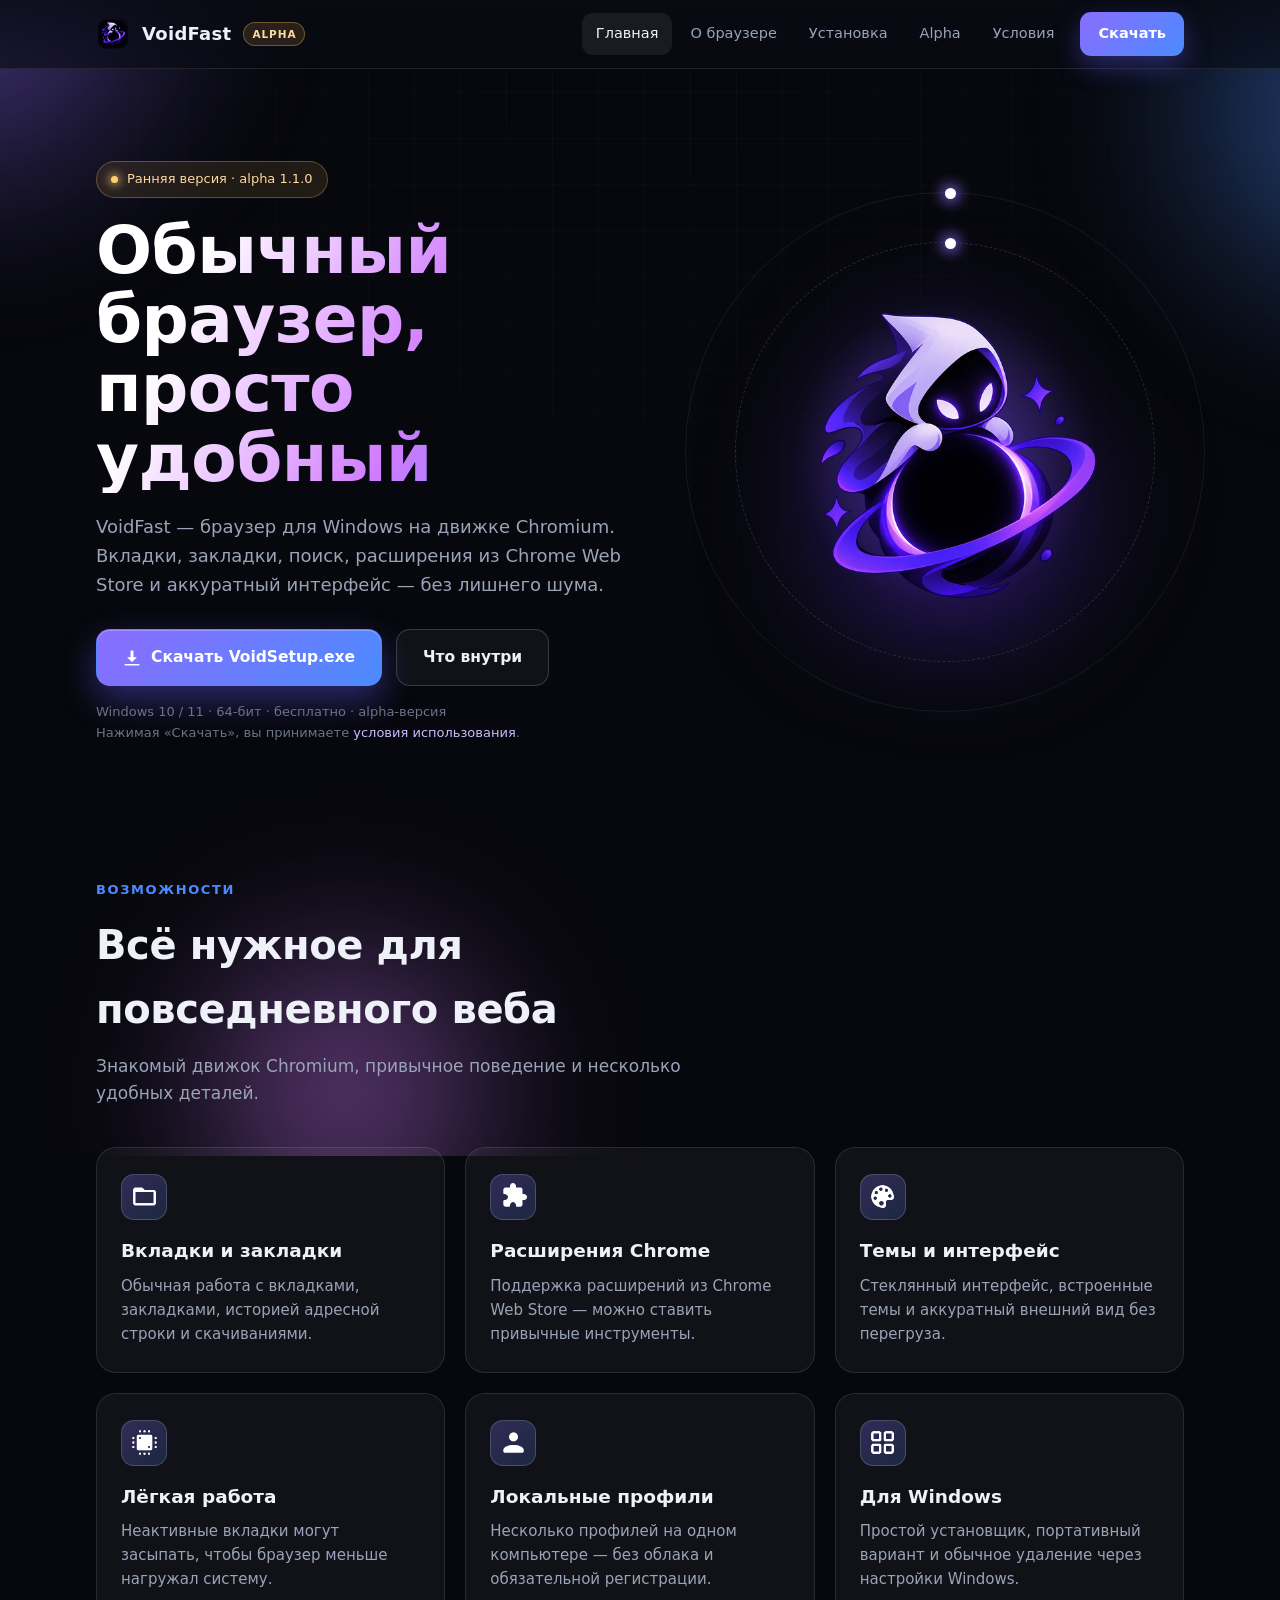
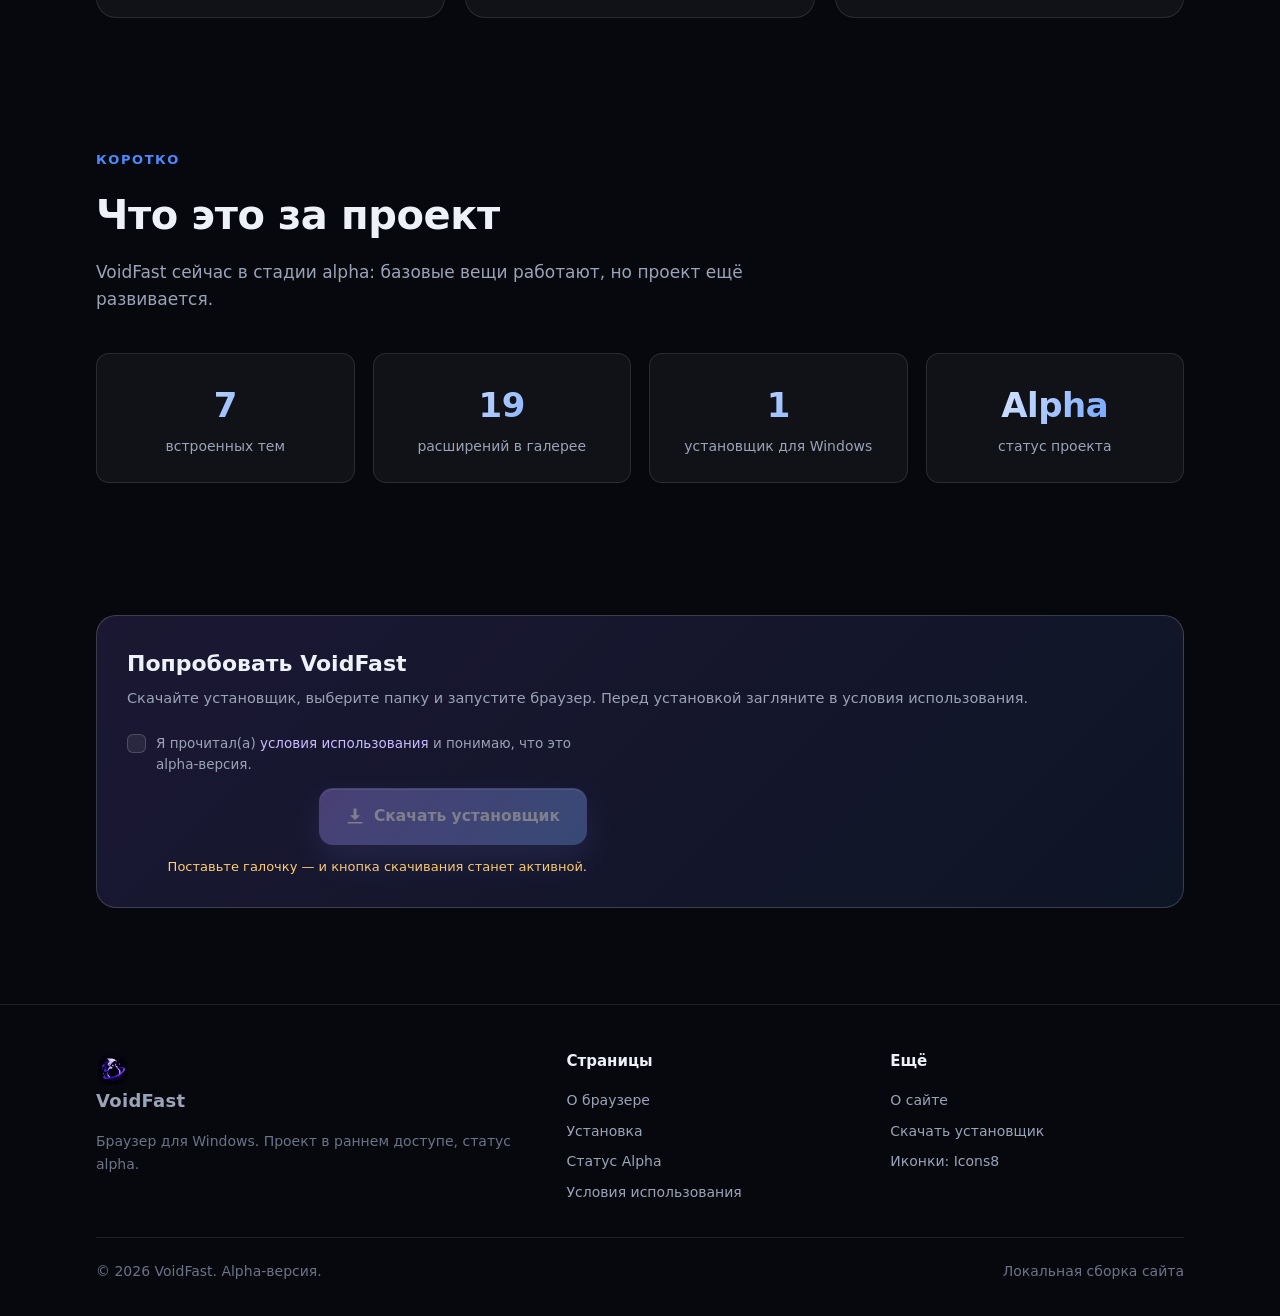
==== index.html @ 26344942 "Add VoidFast website" ====
<!DOCTYPE html>
<html lang="ru">
<head>
<meta charset="utf-8">
<meta http-equiv="Content-Security-Policy" content="default-src 'self'; base-uri 'none'; object-src 'none'; frame-src 'none'; form-action 'none'; img-src 'self' data:; style-src 'self' 'unsafe-inline'; script-src 'self'; connect-src 'self'; font-src 'self'; media-src 'none'; worker-src 'none'; manifest-src 'self'; require-trusted-types-for 'script'; trusted-types 'none'; upgrade-insecure-requests">
<meta name="viewport" content="width=device-width, initial-scale=1">
<meta name="referrer" content="no-referrer">
<title>VoidFast — браузер для Windows</title>
<meta name="description" content="VoidFast — обычный браузер для Windows на базе Chromium. Вкладки, закладки, расширения Chrome и удобный интерфейс.">
<link rel="icon" href="assets/icon.png">
<link rel="stylesheet" href="assets/style.css" integrity="sha384-ZT3u6Bsc2lttz7R9hRp/v62/ry1at806BWeXj5rqeDLu2MgXhAchaOToR/DKzfiD">
</head>
<body>
<div class="aurora"><span class="a1"></span><span class="a2"></span><span class="a3"></span></div>
<div class="grid-overlay"></div>
<div id="pointer-glow"></div>
<div id="pointer-dot"></div>

<header class="nav">
  <div class="wrap">
    <a class="brand" href="index.html">
      <img src="assets/icon.png" alt="VoidFast">
      VoidFast
      <span class="tag">alpha</span>
    </a>
    <button class="burger" aria-label="Меню"><img src="assets/icons/menu.png" alt="Меню"></button>
    <nav class="links">
      <a class="active" href="index.html">Главная</a>
      <a href="about.html">О браузере</a>
      <a href="install.html">Установка</a>
      <a href="alpha.html">Alpha</a>
      <a href="terms.html">Условия</a>
      <a class="nav-cta" href="install.html">Скачать</a>
    </nav>
  </div>
</header>

<main>
  <div class="wrap">
    <section class="hero">
      <div class="hero-copy">
        <span class="pill"><span class="dot"></span> Ранняя версия · alpha 1.1.0</span>
        <h1>Обычный браузер, просто удобный</h1>
        <p class="lead">
          VoidFast — браузер для Windows на движке Chromium. Вкладки, закладки,
          поиск, расширения из Chrome Web Store и аккуратный интерфейс — без лишнего шума.
        </p>
        <div class="cta-row">
          <a class="btn btn-primary" data-download href="/download/VoidSetup.exe">
            <img src="assets/icons/download.png" alt=""> Скачать VoidSetup.exe
          </a>
          <a class="btn btn-ghost" href="about.html">Что внутри</a>
        </div>
        <div class="hero-note">Windows 10 / 11 · 64-бит · бесплатно · alpha-версия<br>
          Нажимая «Скачать», вы принимаете <a href="terms.html">условия использования</a>.</div>
      </div>
      <div class="hero-art">
        <div class="halo"></div>
        <div class="orbit o1"><span class="sat"></span></div>
        <div class="orbit o2"><span class="sat"></span></div>
        <img class="mascot" src="assets/mascot.png" alt="Маскот VoidFast" data-tilt>
      </div>
    </section>
  </div>

  <div class="wrap">
    <section>
      <div class="section-head reveal">
        <div class="kicker">Возможности</div>
        <h2>Всё нужное для повседневного веба</h2>
        <p>Знакомый движок Chromium, привычное поведение и несколько удобных деталей.</p>
      </div>
      <div class="cards">
        <div class="card reveal">
          <div class="ico"><img src="assets/icons/tabs.png" alt=""></div>
          <h3>Вкладки и закладки</h3>
          <p>Обычная работа с вкладками, закладками, историей адресной строки и скачиваниями.</p>
        </div>
        <div class="card reveal">
          <div class="ico"><img src="assets/icons/puzzle.png" alt=""></div>
          <h3>Расширения Chrome</h3>
          <p>Поддержка расширений из Chrome Web Store — можно ставить привычные инструменты.</p>
        </div>
        <div class="card reveal">
          <div class="ico"><img src="assets/icons/palette.png" alt=""></div>
          <h3>Темы и интерфейс</h3>
          <p>Стеклянный интерфейс, встроенные темы и аккуратный внешний вид без перегруза.</p>
        </div>
        <div class="card reveal">
          <div class="ico"><img src="assets/icons/cpu.png" alt=""></div>
          <h3>Лёгкая работа</h3>
          <p>Неактивные вкладки могут засыпать, чтобы браузер меньше нагружал систему.</p>
        </div>
        <div class="card reveal">
          <div class="ico"><img src="assets/icons/user.png" alt=""></div>
          <h3>Локальные профили</h3>
          <p>Несколько профилей на одном компьютере — без облака и обязательной регистрации.</p>
        </div>
        <div class="card reveal">
          <div class="ico"><img src="assets/icons/windows.png" alt=""></div>
          <h3>Для Windows</h3>
          <p>Простой установщик, портативный вариант и обычное удаление через настройки Windows.</p>
        </div>
      </div>
    </section>
  </div>

  <div class="wrap">
    <section>
      <div class="section-head reveal">
        <div class="kicker">Коротко</div>
        <h2>Что это за проект</h2>
        <p>VoidFast сейчас в стадии alpha: базовые вещи работают, но проект ещё развивается.</p>
      </div>
      <div class="stats">
        <div class="stat reveal"><b data-count="7">0</b><span>встроенных тем</span></div>
        <div class="stat reveal"><b data-count="20">0</b><span>расширений в галерее</span></div>
        <div class="stat reveal"><b data-count="1">0</b><span>установщик для Windows</span></div>
        <div class="stat reveal"><b>Alpha</b><span>статус проекта</span></div>
      </div>
    </section>
  </div>

  <div class="wrap">
    <section>
      <div class="download-box reveal">
        <div>
          <h3>Попробовать VoidFast</h3>
          <p>Скачайте установщик, выберите папку и запустите браузер. Перед установкой загляните в <a href="terms.html">условия использования</a>.</p>
        </div>
        <div class="dl-side">
          <label class="agree" for="agree-terms">
            <input type="checkbox" id="agree-terms">
            <span>Я прочитал(а) <a href="terms.html">условия использования</a> и понимаю, что это alpha-версия.</span>
          </label>
          <a class="btn btn-primary is-locked" data-download href="/download/VoidSetup.exe" aria-disabled="true"><img src="assets/icons/download.png" alt=""> Скачать установщик</a>
          <p class="agree-hint" id="agree-hint">Поставьте галочку — и кнопка станет активной.</p>
        </div>
      </div>
    </section>
  </div>
</main>

<footer class="site">
  <div class="wrap">
    <div class="cols">
      <div>
        <a class="brand" href="index.html" style="margin-bottom:10px">
          <img src="assets/icon.png" alt=""> VoidFast
        </a>
        <p style="margin:0">Браузер для Windows. Проект в раннем доступе, статус alpha.</p>
      </div>
      <div>
        <h4>Страницы</h4>
        <a href="about.html">О браузере</a>
        <a href="install.html">Установка</a>
        <a href="alpha.html">Статус Alpha</a>
        <a href="terms.html">Условия использования</a>
      </div>
      <div>
        <h4>Ещё</h4>
        <a href="site.html">О сайте</a>
        <a href="/download/VoidSetup.exe">Скачать установщик</a>
        <a href="https://icons8.ru" target="_blank" rel="noopener">Иконки: Icons8</a>
      </div>
    </div>
    <div class="copy">
      <span>© <span id="year">2026</span> VoidFast. Alpha-версия.</span>
      <span>Локальная сборка сайта</span>
    </div>
  </div>
</footer>

<script src="assets/app.js" integrity="sha384-KDA+P2q00Tup7ItOnVq+pJaGnTKc4FrToufL78ubHbaucLGVVwBI3oAfrbWIVBmG"></script>
</body>
</html>
---- assets/style.css ----
:root{--bg:#07080d;--bg-2:#0b0e16;--panel:rgba(255,255,255,0.045);--panel-2:rgba(255,255,255,0.07);--stroke:rgba(255,255,255,0.10);--stroke-2:rgba(255,255,255,0.17);--text:#eef1f8;--sub:#9aa3b8;--muted:#6b7387;--accent:#8b6cff;--accent-2:#4b8bff;--accent-3:#d17bff;--glow:#7c5cff;--ok:#4ade80;--warn:#ffcf6b;--radius:20px;--radius-sm:13px;--max:1140px;--ease:cubic-bezier(0.22,0.7,0.24,1);color-scheme:dark;}*{box-sizing:border-box;}html{scroll-behavior:smooth;}body{margin:0;min-height:100%;color:var(--text);background:var(--bg);font-family:"Segoe UI Variable Text","Segoe UI",Inter,system-ui,sans-serif;font-size:16px;line-height:1.6;overflow-x:hidden;-webkit-font-smoothing:antialiased;}a{color:inherit;text-decoration:none;}img{max-width:100%;display:block;}.aurora{position:fixed;inset:-20vmax;z-index:-3;pointer-events:none;overflow:hidden;}.aurora span{position:absolute;display:block;border-radius:50%;filter:blur(70px);opacity:0.55;will-change:transform;}.aurora .a1{width:46vmax;height:46vmax;left:-6vmax;top:-4vmax;background:radial-gradient(circle,var(--accent) 0%,transparent 66%);animation:drift1 26s var(--ease) infinite alternate;}.aurora .a2{width:42vmax;height:42vmax;right:-8vmax;top:8vmax;background:radial-gradient(circle,var(--accent-2) 0%,transparent 66%);animation:drift2 32s var(--ease) infinite alternate;}.aurora .a3{width:34vmax;height:34vmax;left:30vmax;bottom:-12vmax;background:radial-gradient(circle,var(--accent-3) 0%,transparent 66%);animation:drift3 38s var(--ease) infinite alternate;}@keyframes drift1{to{transform:translate3d(12vmax,8vmax,0) scale(1.12);}}@keyframes drift2{to{transform:translate3d(-10vmax,12vmax,0) scale(1.08);}}@keyframes drift3{to{transform:translate3d(6vmax,-10vmax,0) scale(1.16);}}.grid-overlay{position:fixed;inset:0;z-index:-2;pointer-events:none;background-image:linear-gradient(rgba(255,255,255,0.028) 1px,transparent 1px),linear-gradient(90deg,rgba(255,255,255,0.028) 1px,transparent 1px);background-size:46px 46px;mask-image:radial-gradient(circle at 50% 0%,#000 0%,transparent 78%);-webkit-mask-image:radial-gradient(circle at 50% 0%,#000 0%,transparent 78%);}#pointer-glow{position:fixed;left:0;top:0;width:620px;height:620px;margin:-310px 0 0 -310px;border-radius:50%;pointer-events:none;z-index:-1;opacity:0;background:radial-gradient(circle,rgba(139,108,255,0.30) 0%,rgba(75,139,255,0.16) 34%,transparent 62%);transition:opacity 0.5s ease;will-change:transform;}#pointer-glow.on{opacity:1;}#pointer-dot{position:fixed;left:0;top:0;width:9px;height:9px;margin:-4.5px 0 0 -4.5px;border-radius:50%;background:#fff;box-shadow:0 0 14px 3px rgba(139,108,255,0.9);pointer-events:none;z-index:9999;opacity:0;transition:opacity 0.35s ease;will-change:transform;}#pointer-dot.on{opacity:0.85;}.wrap{width:100%;max-width:var(--max);margin:0 auto;padding:0 26px;}header.nav{position:sticky;top:0;z-index:60;backdrop-filter:blur(18px) saturate(1.35);-webkit-backdrop-filter:blur(18px) saturate(1.35);background:linear-gradient(180deg,rgba(9,11,18,0.86),rgba(9,11,18,0.62));border-bottom:1px solid var(--stroke);}header.nav .wrap{display:flex;align-items:center;gap:18px;height:68px;}.brand{display:flex;align-items:center;gap:12px;font-weight:700;letter-spacing:0.3px;font-size:18px;}.brand img{width:34px;height:34px;border-radius:10px;}.brand .tag{font-size:10.5px;font-weight:700;text-transform:uppercase;letter-spacing:0.9px;padding:3px 8px;border-radius:999px;color:#ffd9a0;background:rgba(255,190,90,0.13);border:1px solid rgba(255,190,90,0.34);}nav.links{margin-left:auto;display:flex;align-items:center;gap:4px;}nav.links a{padding:9px 14px;border-radius:11px;color:var(--sub);font-size:14.5px;transition:color 0.18s,background 0.18s;white-space:nowrap;}nav.links a:hover{color:var(--text);background:var(--panel);}nav.links a.active{color:var(--text);background:var(--panel-2);}.nav-cta{margin-left:8px;padding:10px 18px !important;border-radius:12px;font-weight:600;color:#fff !important;background:linear-gradient(135deg,var(--accent),var(--accent-2));box-shadow:0 10px 26px rgba(99,91,255,0.36);}.nav-cta:hover{filter:brightness(1.08);}.burger{display:none;margin-left:auto;width:42px;height:42px;border-radius:12px;border:1px solid var(--stroke);background:var(--panel);color:var(--text);cursor:pointer;}.burger img{width:20px;height:20px;display:block;margin:auto;}main{position:relative;z-index:1;}.hero{position:relative;padding:92px 0 70px;display:grid;grid-template-columns:1.08fr 0.92fr;gap:48px;align-items:center;}.hero h1{font-size:clamp(38px,5.6vw,66px);line-height:1.05;margin:18px 0 20px;letter-spacing:-0.5px;background:linear-gradient(115deg,#fff 18%,var(--accent-3) 58%,var(--accent-2) 100%);-webkit-background-clip:text;background-clip:text;color:transparent;}.hero p.lead{font-size:18px;color:var(--sub);max-width:540px;margin:0 0 30px;}.pill{display:inline-flex;align-items:center;gap:9px;font-size:13px;color:#ffd9a0;background:rgba(255,190,90,0.10);border:1px solid rgba(255,190,90,0.30);padding:7px 14px;border-radius:999px;}.pill .dot{width:7px;height:7px;border-radius:50%;background:var(--warn);box-shadow:0 0 10px 2px rgba(255,207,107,0.75);animation:pulse 1.9s ease-in-out infinite;}@keyframes pulse{50%{opacity:0.35;}}.cta-row{display:flex;flex-wrap:wrap;gap:14px;align-items:center;}.btn{display:inline-flex;align-items:center;gap:10px;padding:15px 26px;border-radius:14px;font-weight:600;font-size:15.5px;border:1px solid transparent;cursor:pointer;transition:transform 0.18s var(--ease),box-shadow 0.22s,filter 0.2s,background 0.2s;}.btn:active{transform:translateY(1px) scale(0.99);}.btn-primary{color:#fff;background:linear-gradient(135deg,var(--accent),var(--accent-2));box-shadow:0 14px 34px rgba(99,91,255,0.40),inset 0 1px 0 rgba(255,255,255,0.25);}.btn-primary:hover{transform:translateY(-2px);box-shadow:0 20px 44px rgba(99,91,255,0.52);}.btn-ghost{color:var(--text);background:var(--panel);border-color:var(--stroke-2);}.btn-ghost:hover{background:var(--panel-2);transform:translateY(-2px);}.btn small{font-weight:500;opacity:0.8;}.hero-note{color:var(--muted);font-size:13px;margin-top:16px;}.hero-art{position:relative;display:grid;place-items:center;min-height:360px;}.hero-art .halo{position:absolute;width:340px;height:340px;border-radius:50%;background:radial-gradient(circle,rgba(139,108,255,0.45) 0%,transparent 62%);filter:blur(12px);animation:breathe 6.5s ease-in-out infinite;}@keyframes breathe{50%{transform:scale(1.1);opacity:0.75;}}.hero-art img.mascot{position:relative;width:min(340px,78%);filter:drop-shadow(0 30px 60px rgba(80,40,200,0.55));animation:float 7s ease-in-out infinite;}@keyframes float{50%{transform:translateY(-16px);}}.orbit{position:absolute;border:1px dashed rgba(255,255,255,0.14);border-radius:50%;animation:spin 22s linear infinite;}.orbit.o1{width:420px;height:420px;}.orbit.o2{width:520px;height:520px;animation-duration:34s;animation-direction:reverse;border-style:solid;border-color:rgba(255,255,255,0.07);}.orbit .sat{position:absolute;top:-5px;left:50%;width:11px;height:11px;border-radius:50%;background:#fff;box-shadow:0 0 14px 3px rgba(139,108,255,0.9);}@keyframes spin{to{transform:rotate(360deg);}}section{padding:66px 0;position:relative;}.section-head{max-width:660px;margin-bottom:40px;}.section-head .kicker{font-size:13px;font-weight:700;letter-spacing:1.6px;text-transform:uppercase;color:var(--accent-2);}.section-head h2{font-size:clamp(27px,3.4vw,40px);margin:12px 0 12px;letter-spacing:-0.4px;}.section-head p{color:var(--sub);font-size:17px;margin:0;}.cards{display:grid;grid-template-columns:repeat(auto-fit,minmax(268px,1fr));gap:20px;}.card{position:relative;padding:26px 24px;border-radius:var(--radius);background:var(--panel);border:1px solid var(--stroke);overflow:hidden;transition:transform 0.25s var(--ease),border-color 0.25s,background 0.25s;}.card::after{content:"";position:absolute;inset:0;border-radius:inherit;background:radial-gradient(420px circle at var(--mx,50%) var(--my,0%),rgba(139,108,255,0.16),transparent 60%);opacity:0;transition:opacity 0.3s;pointer-events:none;}.card:hover{transform:translateY(-5px);border-color:var(--stroke-2);background:var(--panel-2);}.card:hover::after{opacity:1;}.card .ico{width:46px;height:46px;border-radius:13px;display:grid;place-items:center;margin-bottom:16px;background:linear-gradient(140deg,rgba(139,108,255,0.28),rgba(75,139,255,0.18));border:1px solid var(--stroke-2);}.card .ico img{width:27px;height:27px;}.callout .ico img{width:28px;height:28px;}.btn img{width:18px;height:18px;}.pill img{width:15px;height:15px;}.card h3{margin:0 0 8px;font-size:18.5px;}.card p{margin:0;color:var(--sub);font-size:15px;}.card p + p{margin-top:10px;}.card pre{font-size:12.5px;margin:12px 0;}.hash{font-family:ui-monospace,"Cascadia Mono",Consolas,monospace;font-size:12.5px;line-height:1.55;word-break:break-all;color:var(--text);background:var(--panel-2);border:1px solid var(--stroke);border-radius:10px;padding:10px 12px;}.stats{display:grid;grid-template-columns:repeat(auto-fit,minmax(200px,1fr));gap:18px;}.stat{padding:24px;border-radius:var(--radius-sm);background:var(--panel);border:1px solid var(--stroke);text-align:center;}.stat b{display:block;font-size:34px;letter-spacing:-0.5px;background:linear-gradient(120deg,#fff,var(--accent-2));-webkit-background-clip:text;background-clip:text;color:transparent;}.stat span{color:var(--sub);font-size:14px;}.spec{width:100%;border-collapse:separate;border-spacing:0;border-radius:var(--radius-sm);overflow:hidden;border:1px solid var(--stroke);}.spec th,.spec td{padding:14px 18px;text-align:left;font-size:15px;}.spec th{background:rgba(255,255,255,0.05);color:var(--sub);font-weight:600;}.spec tr:not(:last-child) td{border-bottom:1px solid var(--stroke);}.spec td:first-child{color:var(--sub);width:42%;}.spec td b{color:var(--text);}.prose{color:var(--sub);font-size:16px;max-width:780px;}.prose h3{color:var(--text);margin:28px 0 10px;font-size:20px;}.prose ul{padding-left:20px;}.prose li{margin:7px 0;}.prose b{color:var(--text);}.callout{display:flex;gap:16px;padding:20px 22px;border-radius:var(--radius-sm);background:rgba(255,190,90,0.07);border:1px solid rgba(255,190,90,0.26);}.callout .ico{flex:none;display:flex;align-items:center;}.callout p{margin:0;color:#f0dcc0;font-size:15px;}.callout.good{background:rgba(74,222,128,0.06);border-color:rgba(74,222,128,0.24);}.callout.good p{color:#cdf3d9;}.page-head{padding:68px 0 30px;}.page-head h1{font-size:clamp(32px,4.4vw,52px);margin:14px 0 14px;letter-spacing:-0.5px;}.page-head p{color:var(--sub);font-size:18px;max-width:700px;margin:0;}.steps{counter-reset:step;display:grid;gap:16px;}.step{display:flex;gap:18px;padding:22px 24px;border-radius:var(--radius-sm);background:var(--panel);border:1px solid var(--stroke);}.step .n{counter-increment:step;flex:none;width:40px;height:40px;border-radius:12px;display:grid;place-items:center;font-weight:700;background:linear-gradient(140deg,var(--accent),var(--accent-2));color:#fff;}.step h3{margin:0 0 4px;font-size:17px;}.step p{margin:0;color:var(--sub);font-size:15px;}code,kbd{font-family:"Cascadia Code",Consolas,monospace;font-size:0.92em;background:rgba(255,255,255,0.08);border:1px solid var(--stroke);border-radius:7px;padding:2px 7px;}pre{background:rgba(6,8,14,0.72);border:1px solid var(--stroke);border-radius:var(--radius-sm);padding:18px 20px;overflow-x:auto;font-size:14px;}pre code{background:none;border:none;padding:0;}footer.site{border-top:1px solid var(--stroke);padding:44px 0 34px;margin-top:30px;color:var(--muted);font-size:14px;}footer.site .cols{display:grid;grid-template-columns:1.5fr 1fr 1fr;gap:30px;}footer.site h4{color:var(--text);font-size:15px;margin:0 0 12px;}footer.site a{display:block;padding:4px 0;color:var(--sub);}footer.site a:hover{color:var(--text);}footer.site .copy{margin-top:30px;padding-top:22px;border-top:1px solid var(--stroke);display:flex;flex-wrap:wrap;gap:12px;justify-content:space-between;}html.js .reveal{opacity:0;transform:translateY(24px);transition:opacity 0.7s var(--ease),transform 0.7s var(--ease);}html.js .reveal.in{opacity:1;transform:none;}.download-box{display:flex;flex-wrap:wrap;gap:22px;align-items:center;justify-content:space-between;padding:30px;border-radius:var(--radius);background:linear-gradient(135deg,rgba(139,108,255,0.16),rgba(75,139,255,0.10));border:1px solid var(--stroke-2);}.download-box h3{margin:0 0 6px;font-size:22px;}.download-box p{margin:0;color:var(--sub);font-size:14.5px;}.dl-side{display:flex;flex-direction:column;align-items:flex-end;gap:12px;max-width:460px;}.agree{display:flex;gap:10px;align-items:flex-start;max-width:460px;text-align:left;font-size:13.5px;color:var(--sub);cursor:pointer;}.agree input{appearance:none;-webkit-appearance:none;flex:none;position:relative;width:19px;height:19px;margin:1px 0 0;border-radius:6px;border:1px solid var(--stroke-2);background:var(--panel-2);cursor:pointer;transition:background 0.15s var(--ease),border-color 0.15s var(--ease);}.agree input:hover{border-color:var(--accent);}.agree input:focus-visible{outline:2px solid var(--accent-2);outline-offset:2px;}.agree input:checked{border-color:transparent;background:linear-gradient(135deg,var(--accent),var(--accent-2));}.agree input:checked::after{content:"";position:absolute;left:6px;top:2px;width:5px;height:10px;border:solid #fff;border-width:0 2px 2px 0;transform:rotate(43deg);}.agree a{color:#cbbcff;}.agree-hint,.download-box .agree-hint{margin:0;font-size:13px;color:var(--warn);max-width:460px;}.agree-hint.ok,.download-box .agree-hint.ok{color:var(--ok);}.hero-note a{color:#cbbcff;}.btn.is-locked{opacity:0.45;filter:grayscale(0.4);cursor:not-allowed;}.btn.is-locked:hover{transform:none;box-shadow:none;}.doc{max-width:800px;}.doc h2{font-size:22px;margin:34px 0 12px;}.doc p,.doc li{color:var(--sub);font-size:15.5px;line-height:1.65;}.doc p{margin:0 0 12px;}.doc ul{margin:0 0 14px;padding-left:20px;}.doc li{margin-bottom:7px;}.doc b,.doc strong{color:var(--text);}.doc code{background:var(--panel-2);border:1px solid var(--stroke);border-radius:6px;padding:1px 6px;font-size:13.5px;}.doc a{color:#cbbcff;}.doc .date{color:var(--muted);font-size:13.5px;}.doc .spec{margin:6px 0 18px;}.doc .callout{align-items:flex-start;}@media (max-width:900px){.dl-side{align-items:stretch;max-width:none;}.agree,.agree-hint{max-width:none;}.hero{grid-template-columns:1fr;padding-top:60px;}.hero-art{order:-1;min-height:260px;}footer.site .cols{grid-template-columns:1fr;}nav.links{display:none;position:absolute;top:68px;left:0;right:0;flex-direction:column;align-items:stretch;padding:14px;gap:4px;background:rgba(9,11,18,0.97);border-bottom:1px solid var(--stroke);}nav.links.open{display:flex;}.burger{display:grid;place-items:center;}}@media (prefers-reduced-motion:reduce){*,*::before,*::after{animation-duration:0.001ms !important;animation-iteration-count:1 !important;transition-duration:0.001ms !important;}.reveal{opacity:1;transform:none;}#pointer-glow,#pointer-dot{display:none;}}
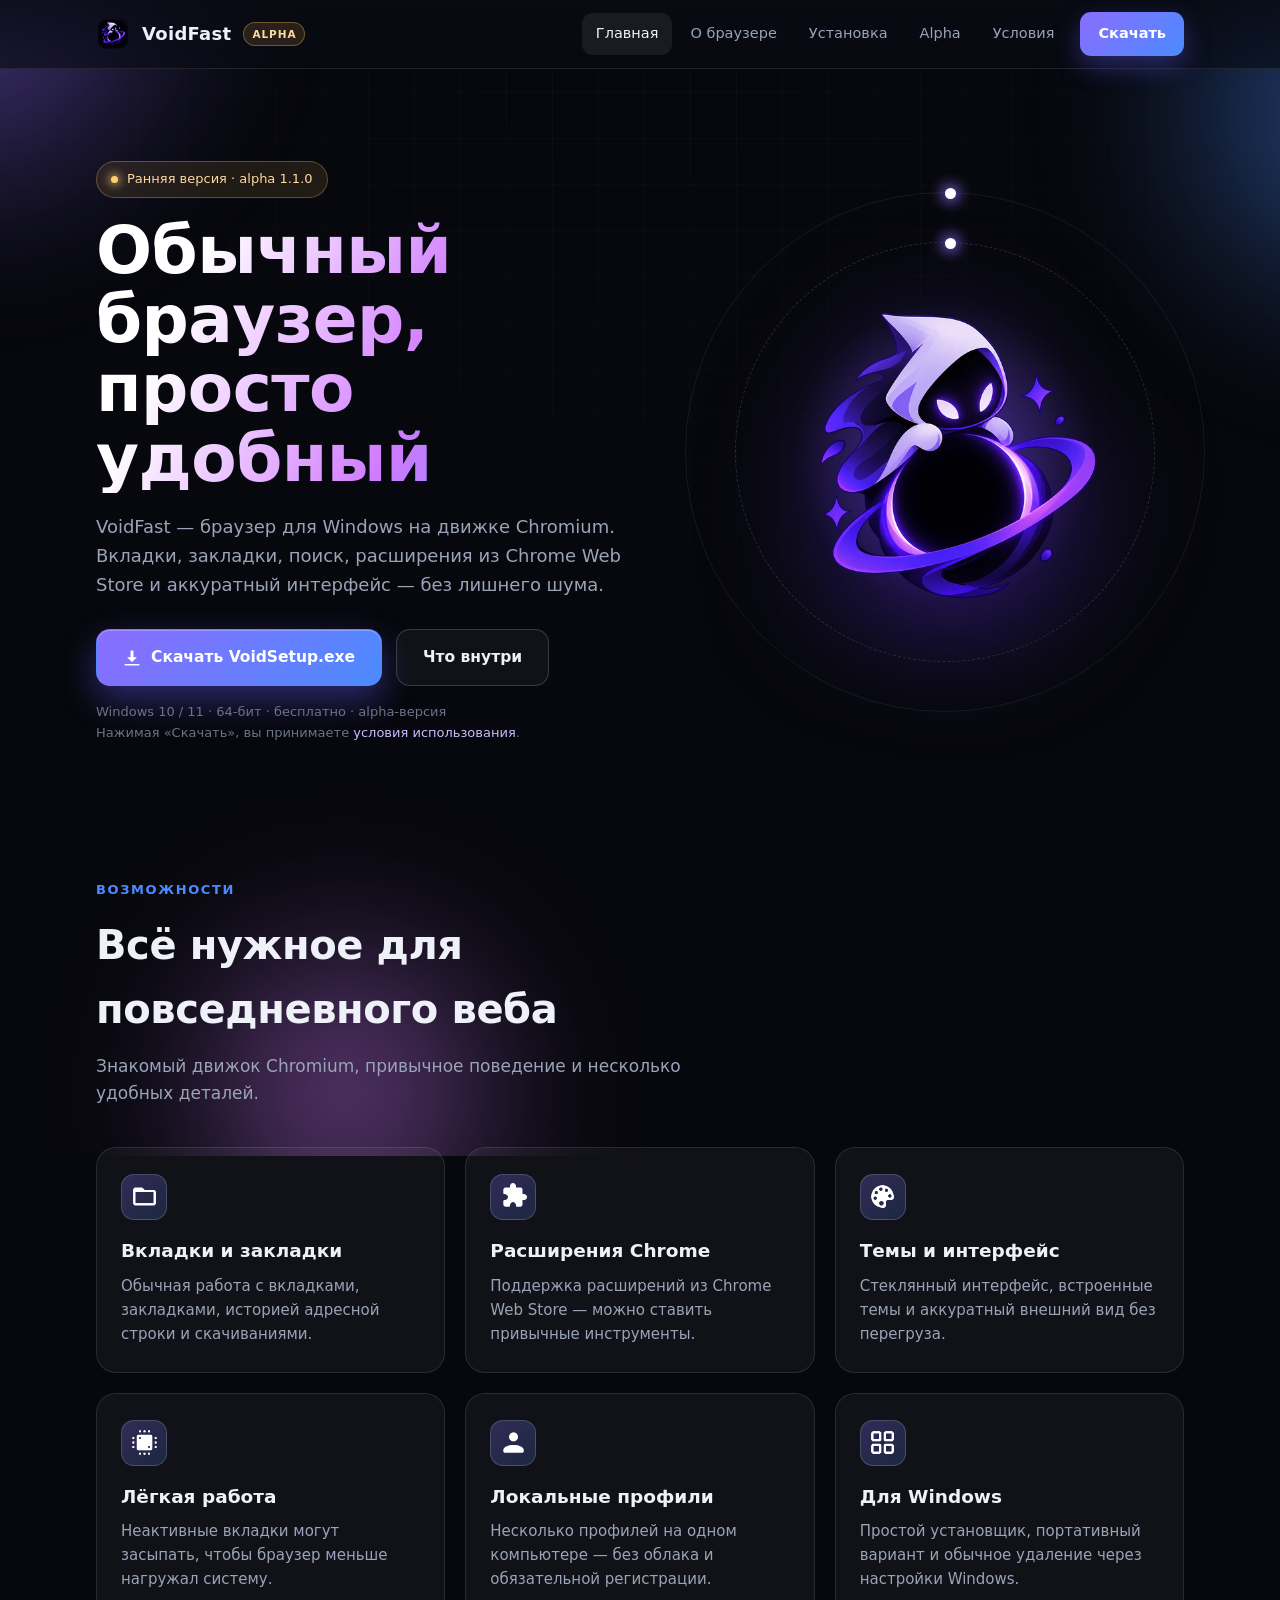
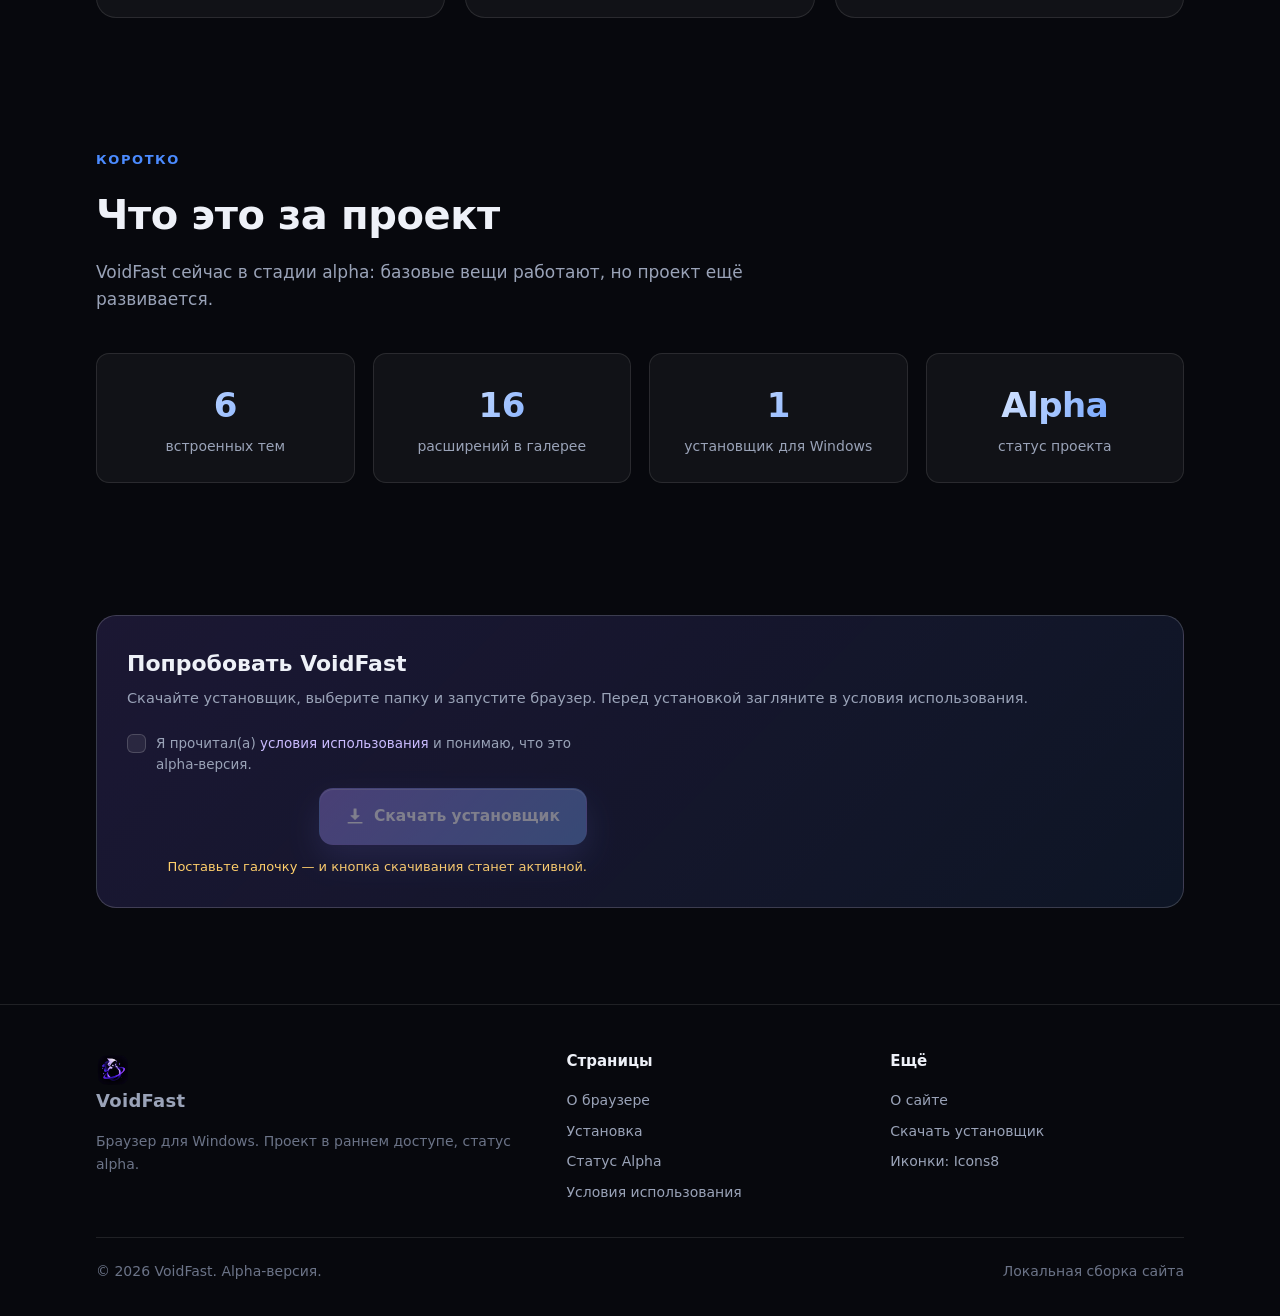
==== commit efab34be: "Point site to GitHub Pages URL and release download" ====
--- a/index.html
+++ b/index.html
@@ -9,6 +9,13 @@
 <meta name="description" content="VoidFast — обычный браузер для Windows на базе Chromium. Вкладки, закладки, расширения Chrome и удобный интерфейс.">
 <link rel="icon" href="assets/icon.png">
 <link rel="stylesheet" href="assets/style.css" integrity="sha384-ZT3u6Bsc2lttz7R9hRp/v62/ry1at806BWeXj5rqeDLu2MgXhAchaOToR/DKzfiD">
+
+<link rel="canonical" href="https://voidshells3234.github.io/VoidFast/index.html">
+<meta property="og:type" content="website">
+<meta property="og:site_name" content="VoidFast">
+<meta property="og:title" content="VoidFast — браузер для Windows">
+<meta property="og:url" content="https://voidshells3234.github.io/VoidFast/index.html">
+<meta property="og:image" content="https://voidshells3234.github.io/VoidFast/assets/mascot.png">
 </head>
 <body>
 <div class="aurora"><span class="a1"></span><span class="a2"></span><span class="a3"></span></div>
@@ -46,7 +53,7 @@
           поиск, расширения из Chrome Web Store и аккуратный интерфейс — без лишнего шума.
         </p>
         <div class="cta-row">
-          <a class="btn btn-primary" data-download href="/download/VoidSetup.exe">
+          <a class="btn btn-primary" data-download href="https://github.com/VoidShells3234/VoidFast/releases/download/v1.0.0/VoidSetup.exe">
             <img src="assets/icons/download.png" alt=""> Скачать VoidSetup.exe
           </a>
           <a class="btn btn-ghost" href="about.html">Что внутри</a>
@@ -133,7 +140,7 @@
             <input type="checkbox" id="agree-terms">
             <span>Я прочитал(а) <a href="terms.html">условия использования</a> и понимаю, что это alpha-версия.</span>
           </label>
-          <a class="btn btn-primary is-locked" data-download href="/download/VoidSetup.exe" aria-disabled="true"><img src="assets/icons/download.png" alt=""> Скачать установщик</a>
+          <a class="btn btn-primary is-locked" data-download href="https://github.com/VoidShells3234/VoidFast/releases/download/v1.0.0/VoidSetup.exe" aria-disabled="true"><img src="assets/icons/download.png" alt=""> Скачать установщик</a>
           <p class="agree-hint" id="agree-hint">Поставьте галочку — и кнопка станет активной.</p>
         </div>
       </div>
@@ -160,7 +167,7 @@
       <div>
         <h4>Ещё</h4>
         <a href="site.html">О сайте</a>
-        <a href="/download/VoidSetup.exe">Скачать установщик</a>
+        <a href="https://github.com/VoidShells3234/VoidFast/releases/download/v1.0.0/VoidSetup.exe">Скачать установщик</a>
         <a href="https://icons8.ru" target="_blank" rel="noopener">Иконки: Icons8</a>
       </div>
     </div>
